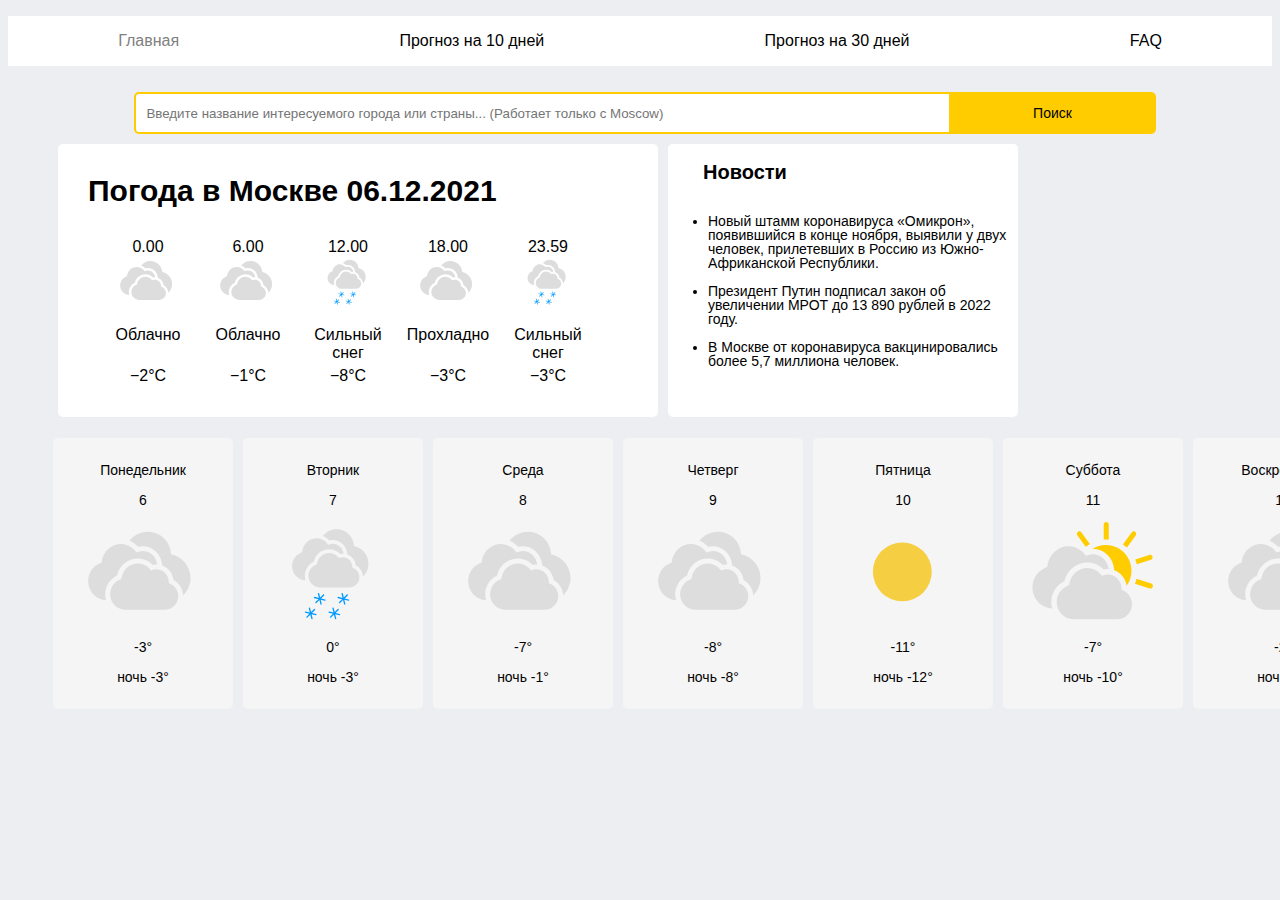
==== index.html @ c6ddd113 "Added icon" ====
<!DOCTYPE html>
<html lang="en">
<head>
    <meta charset="UTF-8">
    <title>Прогноз погоды Weather/RU</title>
    <link href="css/head.css" rel="stylesheet">
    <link href="css/weather.css" rel="stylesheet">
    <link href="css/news.css" rel="stylesheet">
    <link href="css/find_input.css" rel="stylesheet">
    <link href="css/weather_forecast.css" rel="stylesheet">
    <link rel="icon" href="img/icon.ico">
</head>
<body>
<div class="header">
    <ul>
        <li class="header_selected"><a href="index.html">Главная</a></li>
        <li><a href="forecast10days.html">Прогноз на 10 дней</a></li>
        <li><a href="forecast30days.html">Прогноз на 30 дней</a></li>
        <li><a href="faq.html">FAQ</a></li>
    </ul>
</div>

<div class="content">
    <div class="find_info">
        <div class="form">
            <form id = 'request_form' action="" method="get">
                <input id="searchField" placeholder="Введите название интересуемого города или страны... (Работает только с Moscow)" type="search">
                <button id="btn" type="submit">Поиск</button>
            </form>
        </div>
    </div>
    <section>
        <div class="weather weather_main">
        <div class = "weather weather_title">
            <p>Погода в Москве 06.12.2021</p>
        </div>
        <ul>
            <li>
                <div class="weather weather_card">
                    <div class="weather_card_title">
                        <span>0.00</span>
                    </div>
                    <div class="weather_card_img">
                        <img src="svg/cloudy.svg">
                    </div>
                    <div class="weather_card_content">
                        <div class="weather_card_state">
                            <p>Облачно</p>
                        </div>
                        <div class="weather_card_temperature">
                            <p>−2°С</p>
                        </div>
                    </div>
                </div>
            </li>
            <li>
                <div class="weather weather_card">
                    <div class="weather_card_title">
                        <span>6.00</span>
                    </div>
                    <div class="weather_card_img">
                        <img src="svg/cloudy.svg">
                    </div>
                    <div class="weather_card_content">
                        <div class="weather_card_state">
                            <p>Облачно</p>
                        </div>
                        <div class="weather_card_temperature">
                            <p>−1°С</p>
                        </div>
                    </div>
                </div>
            </li>
            <li>
                <div class="weather weather_card">
                    <div class="weather_card_title">
                        <span>12.00</span>
                    </div>
                    <div class="weather_card_img">
                        <img src="svg/snowy.svg">
                    </div>
                    <div class="weather_card_content">
                        <div class="weather_card_state">
                            <p>Сильный снег</p>
                        </div>
                        <div class="weather_card_temperature">
                            <p>−8°С</p>
                        </div>
                    </div>
                </div>
            </li>
            <li>
                <div class="weather weather_card">
                    <div class="weather_card_title">
                        <span>18.00</span>
                    </div>
                    <div class="weather_card_img">
                        <img src="svg/cloudy.svg">
                    </div>
                    <div class="weather_card_content">
                        <div class="weather_card_state">
                            <p>Прохладно</p>
                        </div>
                        <div class="weather_card_temperature">
                            <p>−3°С</p>
                        </div>
                    </div>
                </div>
            </li>
            <li>
                <div class="weather weather_card">
                    <div class="weather_card_title">
                        <span>23.59</span>
                    </div>
                    <div class="weather_card_img">
                        <img src="svg/snowy.svg">
                    </div>
                    <div class="weather_card_content">
                        <div class="weather_card_state">
                            <p>Сильный снег</p>
                        </div>
                        <div class="weather_card_temperature">
                            <p>−3°С</p>
                        </div>
                    </div>
                </div>
            </li>
        </ul>
    </div>
    <div class="news">
        <div class="news_header news">
            <p>Новости</p>
        </div>
        <div class="news_content news">
            <ul>
                <li><p>Новый штамм коронавируса «Омикрон», появившийся в конце ноября, выявили у двух человек, прилетевших в Россию из Южно-Африканской Республики.</p></li>
                <li><p>Президент Путин подписал закон об увеличении МРОТ до 13 890 рублей в 2022 году.</p></li>
                <li><p>В Москве от коронавируса вакцинировались более 5,7 миллиона человек.</p></li>
            </ul>
        </div>
    </div>
    </section>
    <div class="weather_forecast">
        <ul>
            <li>
                <div class="weather_forecast_card">
                    <div class="weather_forecast_card_day_of_week">
                        <p>Понедельник</p>
                    </div>
                    <div class="weather_forecast_card_day">
                        <p>6</p>
                    </div>
                    <div class="weather_forecast_card_image">
                        <img src="svg/cloudy.svg">
                    </div>
                    <div class="weather_forecast_card_temperature">
                        <p>-3°</p>
                    </div>
                    <div class="weather_forecast_card_night">
                        <p>ночь -3°</p>
                    </div>
                </div>
            </li>
            <li>
                <div class="weather_forecast_card">
                    <div class="weather_forecast_card_day_of_week">
                        <p>Вторник</p>
                    </div>
                    <div class="weather_forecast_card_day">
                        <p>7</p>
                    </div>
                    <div class="weather_forecast_card_image">
                        <img src="svg/snowy.svg">
                    </div>
                    <div class="weather_forecast_card_temperature">
                        <p>0°</p>
                    </div>
                    <div class="weather_forecast_card_night">
                        <p>ночь -3°</p>
                    </div>
                </div>
            </li>
            <li>
                <div class="weather_forecast_card">
                    <div class="weather_forecast_card_day_of_week">
                        <p>Среда</p>
                    </div>
                    <div class="weather_forecast_card_day">
                        <p>8</p>
                    </div>
                    <div class="weather_forecast_card_image">
                        <img src="svg/cloudy.svg">
                    </div>
                    <div class="weather_forecast_card_temperature">
                        <p>-7°</p>
                    </div>
                    <div class="weather_forecast_card_night">
                        <p>ночь -1°</p>
                    </div>
                </div>
            </li>
            <li>
                <div class="weather_forecast_card">
                    <div class="weather_forecast_card_day_of_week">
                        <p>Четверг</p>
                    </div>
                    <div class="weather_forecast_card_day">
                        <p>9</p>
                    </div>
                    <div class="weather_forecast_card_image">
                        <img src="svg/cloudy.svg">
                    </div>
                    <div class="weather_forecast_card_temperature">
                        <p>-8°</p>
                    </div>
                    <div class="weather_forecast_card_night">
                        <p>ночь -8°</p>
                    </div>
                </div>
            </li>
            <li>
                <div class="weather_forecast_card">
                    <div class="weather_forecast_card_day_of_week">
                        <p>Пятница</p>
                    </div>
                    <div class="weather_forecast_card_day">
                        <p>10</p>
                    </div>
                    <div class="weather_forecast_card_image">
                        <img src="svg/sunny.svg">
                    </div>
                    <div class="weather_forecast_card_temperature">
                        <p>-11°</p>
                    </div>
                    <div class="weather_forecast_card_night">
                        <p>ночь -12°</p>
                    </div>
                </div>
            </li>
            <li>
                <div class="weather_forecast_card">
                    <div class="weather_forecast_card_day_of_week">
                        <p>Суббота</p>
                    </div>
                    <div class="weather_forecast_card_day">
                        <p>11</p>
                    </div>
                    <div class="weather_forecast_card_image">
                        <img src="svg/low_clouds.svg">
                    </div>
                    <div class="weather_forecast_card_temperature">
                        <p>-7°</p>
                    </div>
                    <div class="weather_forecast_card_night">
                        <p>ночь -10°</p>
                    </div>
                </div>
            </li>
            <li>
                <div class="weather_forecast_card">
                    <div class="weather_forecast_card_day_of_week">
                        <p>Воскресенье</p>
                    </div>
                    <div class="weather_forecast_card_day">
                        <p>12</p>
                    </div>
                    <div class="weather_forecast_card_image">
                        <img src="svg/cloudy.svg">
                    </div>
                    <div class="weather_forecast_card_temperature">
                        <p>-2°</p>
                    </div>
                    <div class="weather_forecast_card_night">
                        <p>ночь -4°</p>
                    </div>
                </div>
            </li>
        </ul>
    </div>
</div>


<script src="js/main.js" type="text/javascript"></script>
</body>
</html>
---- css/head.css ----
body{
    background-color: #eceef2;
}

.header ul {
    list-style: none; /*убираем маркеры списка*/
    padding-left: 0; /*убираем отступы*/
    background:blue; /*добавляем фон всему меню (заменив этот параметр, вы поменяете цвет всего меню)*/
    display: flex;
}
.header a {
    text-decoration: none; /*убираем подчеркивание текста ссылок*/
    background:white; /*добавляем фон к пункту меню (заменив этот параметр, вы поменяете цвет всех пунктов меню)*/
    color:black; /*меняем цвет ссылок*/
    font-family: arial; /*меняем шрифт*/
    line-height:50px; /*ровняем меню по вертикали*/
    display: block;
    -moz-transition: all 0.3s 0.01s ease; /*делаем плавный переход*/
    -moz-transition: all 0.3s 0.01s ease; /*делаем плавный переход*/
    -o-transition: all 0.3s 0.01s ease;
    -webkit-transition: all 0.3s 0.01s ease;
}
.header a:hover {
    color: red/*добавляем эффект при наведении*/
}
.header li {
    float:left; /*Размещаем список горизонтально для реализации меню*/
    list-style-type: none;
    flex-basis: auto;
    flex-grow: 1;
    background: #000;
    text-align: center;
}
section{
    display: -webkit-flex;
    display: flex;
}
---- css/weather.css ----
.weather_main {
    float: left;
    width: 600px;
    border-radius: 5px;
    background-color: white;
    margin-right: 10px;
    margin-left: 50px;
    font-family: Arial;
}
.weather_title p{
    padding-left: 5%;
    font-weight: bold;
    font-size: 30px;
}
.weather_card{
    text-align: center;
    width: 100px;
}
.weather_card_state{
    height: 25px;
}
.weather ul{
    float: inside;
    list-style: none; /*убираем маркеры списка*/
    padding-left: 0; /*убираем отступы*/
    display: flex;
    padding-left: 40px;
}
.weather_card img{
    height: 50px;
}
---- css/news.css ----
.news {
    float: left;
    color: black;
    font-family: Arial;
    width: 350px;
    background-color: white;
    line-height: 100%;
    border-radius: 5px;
    margin-right: 10px;
}
.news_header p{
    margin-left: 10%;
    font-size: 20px;
    font-weight: bold;
}
.news_content {
    font-size: 14px;
}
---- css/find_input.css ----
.find_info form{
    position: relative;
    width: 80%;
    padding: 10px;
    margin: 0 auto;
}
.find_info input{
    width: 100%;
    height: 42px;
    padding: 10px;
    border: 2px solid #ffcc00;
    border-radius: 5px;
    outline: none;
    background: white;
    color: black;
}

.find_info button {
    position: absolute;
    font-family: Arial;
    font-size: 14px;
    top: 10px;
    right: 0px;
    width: 20%;
    height: 42px;
    border: none;
    background: #ffcc00;
    border-radius: 0 5px 5px 0;
    cursor: pointer;
    color: black;
}
---- css/weather_forecast.css ----
.weather_forecast ul{
    float: inside;
    list-style: none; /*убираем маркеры списка*/
    padding-left: 0; /*убираем отступы*/
    display: flex;
    padding-left: 40px;
}
.weather_forecast_card{
    font-family: Arial;
    font-size: 14px;
    margin: 5px;
    width: 180px;
    text-align: center;
    background-color: whitesmoke;
    border-radius: 5px;
    padding-top: 10px;
    padding-bottom: 10px;
}
.weather_forecast_card img{
    height: 100px;
}
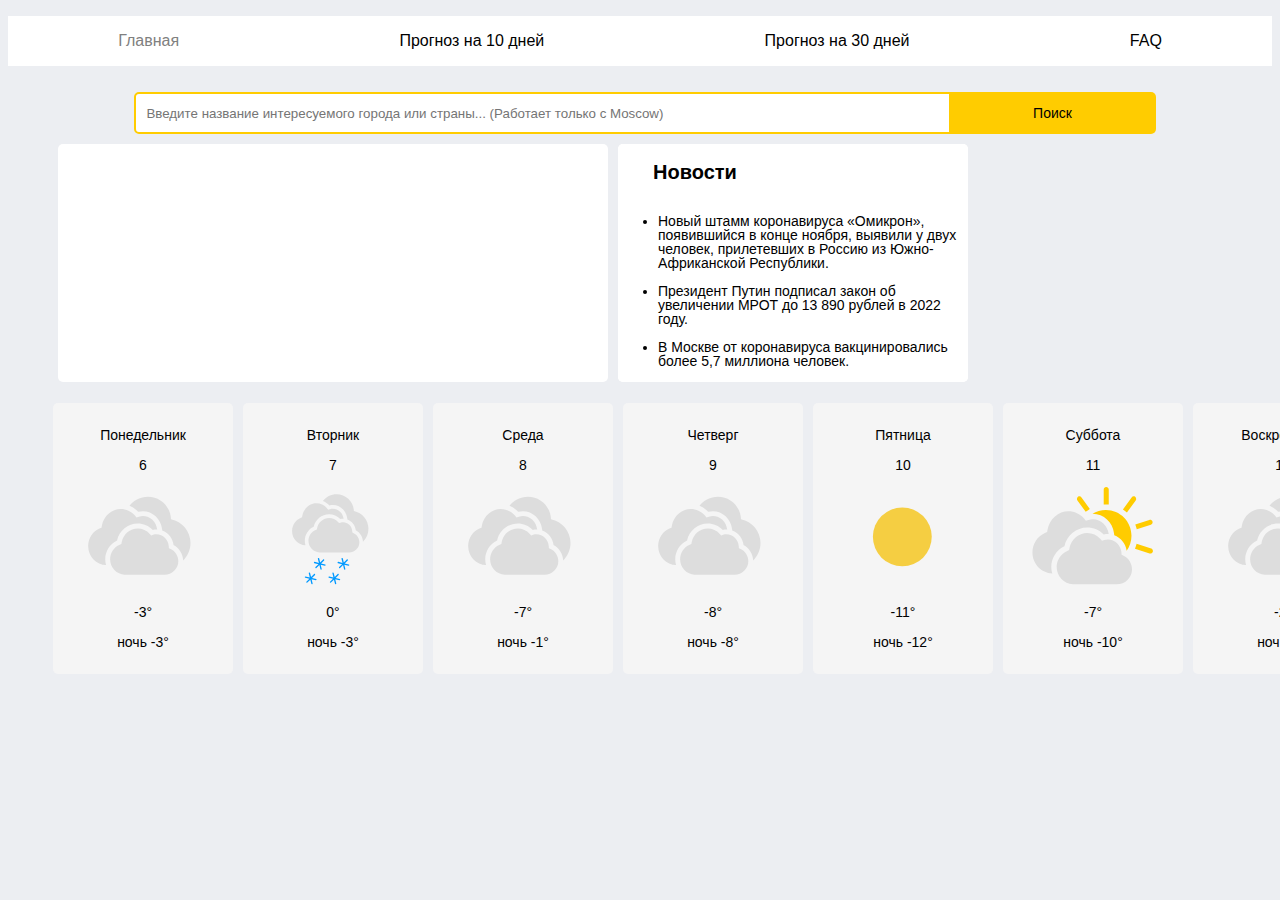
==== commit 544a91ad: "Restruct & Is a dinamic app" ====
--- a/index.html
+++ b/index.html
@@ -31,102 +31,9 @@
     </div>
     <section>
         <div class="weather weather_main">
-        <div class = "weather weather_title">
-            <p>Погода в Москве 06.12.2021</p>
+            <div class = "weather weather_title"></div>
+            <div class = "weather weather_img"></div>
         </div>
-        <ul>
-            <li>
-                <div class="weather weather_card">
-                    <div class="weather_card_title">
-                        <span>0.00</span>
-                    </div>
-                    <div class="weather_card_img">
-                        <img src="svg/cloudy.svg">
-                    </div>
-                    <div class="weather_card_content">
-                        <div class="weather_card_state">
-                            <p>Облачно</p>
-                        </div>
-                        <div class="weather_card_temperature">
-                            <p>−2°С</p>
-                        </div>
-                    </div>
-                </div>
-            </li>
-            <li>
-                <div class="weather weather_card">
-                    <div class="weather_card_title">
-                        <span>6.00</span>
-                    </div>
-                    <div class="weather_card_img">
-                        <img src="svg/cloudy.svg">
-                    </div>
-                    <div class="weather_card_content">
-                        <div class="weather_card_state">
-                            <p>Облачно</p>
-                        </div>
-                        <div class="weather_card_temperature">
-                            <p>−1°С</p>
-                        </div>
-                    </div>
-                </div>
-            </li>
-            <li>
-                <div class="weather weather_card">
-                    <div class="weather_card_title">
-                        <span>12.00</span>
-                    </div>
-                    <div class="weather_card_img">
-                        <img src="svg/snowy.svg">
-                    </div>
-                    <div class="weather_card_content">
-                        <div class="weather_card_state">
-                            <p>Сильный снег</p>
-                        </div>
-                        <div class="weather_card_temperature">
-                            <p>−8°С</p>
-                        </div>
-                    </div>
-                </div>
-            </li>
-            <li>
-                <div class="weather weather_card">
-                    <div class="weather_card_title">
-                        <span>18.00</span>
-                    </div>
-                    <div class="weather_card_img">
-                        <img src="svg/cloudy.svg">
-                    </div>
-                    <div class="weather_card_content">
-                        <div class="weather_card_state">
-                            <p>Прохладно</p>
-                        </div>
-                        <div class="weather_card_temperature">
-                            <p>−3°С</p>
-                        </div>
-                    </div>
-                </div>
-            </li>
-            <li>
-                <div class="weather weather_card">
-                    <div class="weather_card_title">
-                        <span>23.59</span>
-                    </div>
-                    <div class="weather_card_img">
-                        <img src="svg/snowy.svg">
-                    </div>
-                    <div class="weather_card_content">
-                        <div class="weather_card_state">
-                            <p>Сильный снег</p>
-                        </div>
-                        <div class="weather_card_temperature">
-                            <p>−3°С</p>
-                        </div>
-                    </div>
-                </div>
-            </li>
-        </ul>
-    </div>
     <div class="news">
         <div class="news_header news">
             <p>Новости</p>
@@ -281,5 +188,6 @@
 
 
 <script src="js/main.js" type="text/javascript"></script>
+<script src="js/weather_api_integration.js" type="text/javascript"></script>
 </body>
 </html>--- a/css/weather.css
+++ b/css/weather.css
@@ -1,20 +1,21 @@
 .weather_main {
     float: left;
-    width: 600px;
+    width: 550px;
     border-radius: 5px;
     background-color: white;
     margin-right: 10px;
     margin-left: 50px;
     font-family: Arial;
 }
-.weather_title p{
+.weather_title {
+    padding-top: 10px;
     padding-left: 5%;
     font-weight: bold;
     font-size: 30px;
 }
 .weather_card{
     text-align: center;
-    width: 100px;
+    width: 5%
 }
 .weather_card_state{
     height: 25px;
@@ -26,6 +27,61 @@
     display: flex;
     padding-left: 40px;
 }
-.weather_card img{
+.weather_img {
+    float: left;
+}
+.weather_img img{
+    padding-top: 20px;
+    padding-left: 40px;
+    height: 100px;
+}
+.weather .details_description{
+    text-align: center;
+    font-family: Arial;
+}
+.weather .description{
+    font-size: 20px;
+    font-weight: lighter;
+    margin-right: 5%;
+    float: right;
+    height: 20px;
+}
+.weather .temperature{
+    font-size: 50px;
+    float: left;
+    padding-top: 8%;
+    padding-left: 7%;
+}
+.weather .temperature_details{
+    display: grid;
+    width: 20%;
     height: 50px;
-}+    padding-top: 8%;
+    margin-left: 12%;
+}
+.weather .max_temperature{
+    font-size: 20px;
+    float: left;
+    text-align: right;
+    margin-left: 5%;
+}
+.weather .min_temperature{
+    font-size: 20px;
+    float: left;
+    text-align: right;
+    margin-left: 5%;
+}
+.weather .wind{
+    font-size: 20px;
+    float: left;
+    margin-left: 2%;
+    margin-top: 2%;
+    padding-right: 52%;
+}
+.weather .coord{
+    font-size: 20px;
+    float: right;
+    margin-right: 5%;
+}
+
+
--- a/css/weather_forecast.css
+++ b/css/weather_forecast.css
@@ -6,6 +6,7 @@
     padding-left: 40px;
 }
 .weather_forecast_card{
+    cursor: pointer;
     font-family: Arial;
     font-size: 14px;
     margin: 5px;
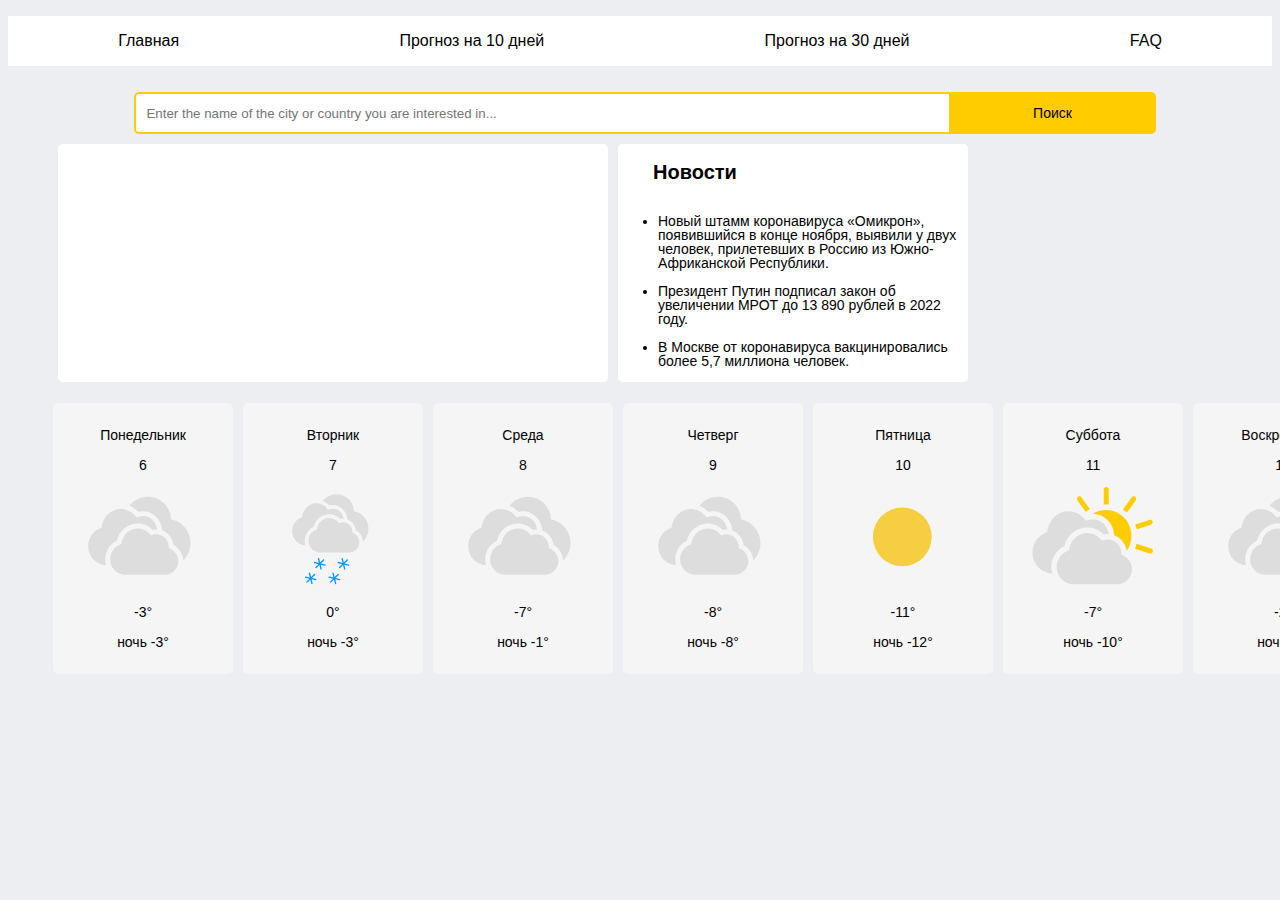
==== commit b333454b: "Added dynamic using input find string" ====
--- a/index.html
+++ b/index.html
@@ -11,6 +11,7 @@
     <link rel="icon" href="img/icon.ico">
 </head>
 <body>
+
 <div class="header">
     <ul>
         <li class="header_selected"><a href="index.html">Главная</a></li>
@@ -23,17 +24,16 @@
 <div class="content">
     <div class="find_info">
         <div class="form">
-            <form id = 'request_form' action="" method="get">
-                <input id="searchField" placeholder="Введите название интересуемого города или страны... (Работает только с Moscow)" type="search">
+            <form id = 'request_form' onsubmit="return false">
+                <input id="searchField" placeholder="Enter the name of the city or country you are interested in..." type="search">
                 <button id="btn" type="submit">Поиск</button>
             </form>
         </div>
     </div>
     <section>
-        <div class="weather weather_main">
-            <div class = "weather weather_title"></div>
-            <div class = "weather weather_img"></div>
-        </div>
+    <div class="weather weather_main">
+
+    </div>
     <div class="news">
         <div class="news_header news">
             <p>Новости</p>
@@ -185,9 +185,8 @@
         </ul>
     </div>
 </div>
+<script src="js/weather_api_integration.js" type="text/javascript"></script>
+<script src="js/main.js" type="text/javascript"></script>
 
-
-<script src="js/main.js" type="text/javascript"></script>
-<script src="js/weather_api_integration.js" type="text/javascript"></script>
 </body>
 </html>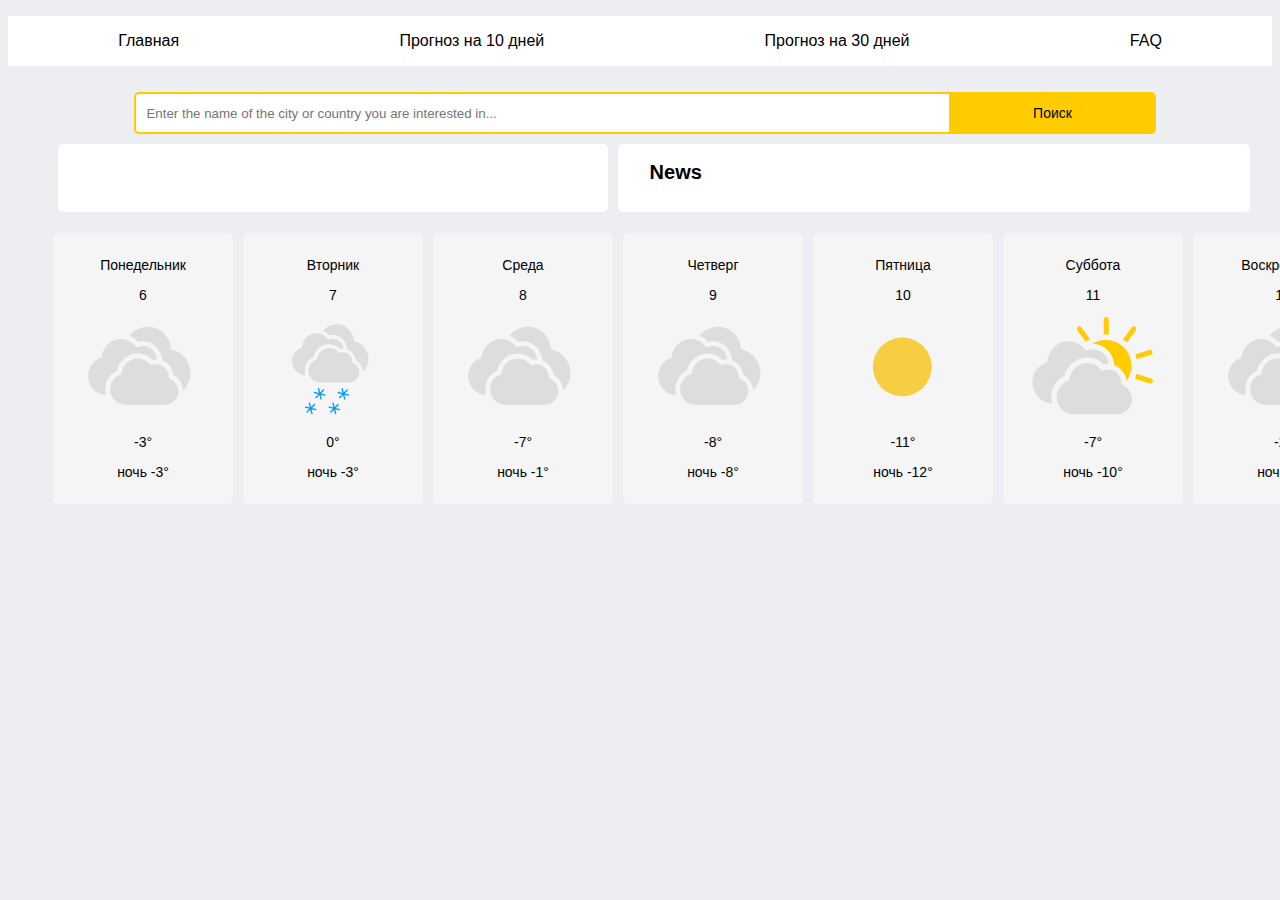
==== commit 0cabc9b0: "Added dynamic news" ====
--- a/index.html
+++ b/index.html
@@ -36,13 +36,10 @@
     </div>
     <div class="news">
         <div class="news_header news">
-            <p>Новости</p>
+            <p>News</p>
         </div>
-        <div class="news_content news">
-            <ul>
-                <li><p>Новый штамм коронавируса «Омикрон», появившийся в конце ноября, выявили у двух человек, прилетевших в Россию из Южно-Африканской Республики.</p></li>
-                <li><p>Президент Путин подписал закон об увеличении МРОТ до 13 890 рублей в 2022 году.</p></li>
-                <li><p>В Москве от коронавируса вакцинировались более 5,7 миллиона человек.</p></li>
+        <div class="news">
+            <ul class="news_content">
             </ul>
         </div>
     </div>
@@ -185,6 +182,7 @@
         </ul>
     </div>
 </div>
+<script src="js/news_integration.js" type="text/javascript"></script>
 <script src="js/weather_api_integration.js" type="text/javascript"></script>
 <script src="js/main.js" type="text/javascript"></script>
 
--- a/css/news.css
+++ b/css/news.css
@@ -2,17 +2,41 @@
     float: left;
     color: black;
     font-family: Arial;
-    width: 350px;
+    width: 50%;
     background-color: white;
     line-height: 100%;
     border-radius: 5px;
     margin-right: 10px;
 }
+.news ul{
+    list-style: none; /*убираем маркеры списка*/
+    font-size: 12px;
+    font-family: Arial;
+
+}
 .news_header p{
-    margin-left: 10%;
+    padding-left: 10%;
     font-size: 20px;
     font-weight: bold;
 }
 .news_content {
     font-size: 14px;
+}
+.news_item{
+    float: right;
+    width: 100%;
+}
+
+.news_item a{
+    text-decoration: none;
+    color:black; /*меняем цвет ссылок*/
+
+}
+.news_item hr{
+    height: 0px;
+    width: 5px;
+}
+.news_item a:hover{
+    color: red;
+    cursor: pointer;
 }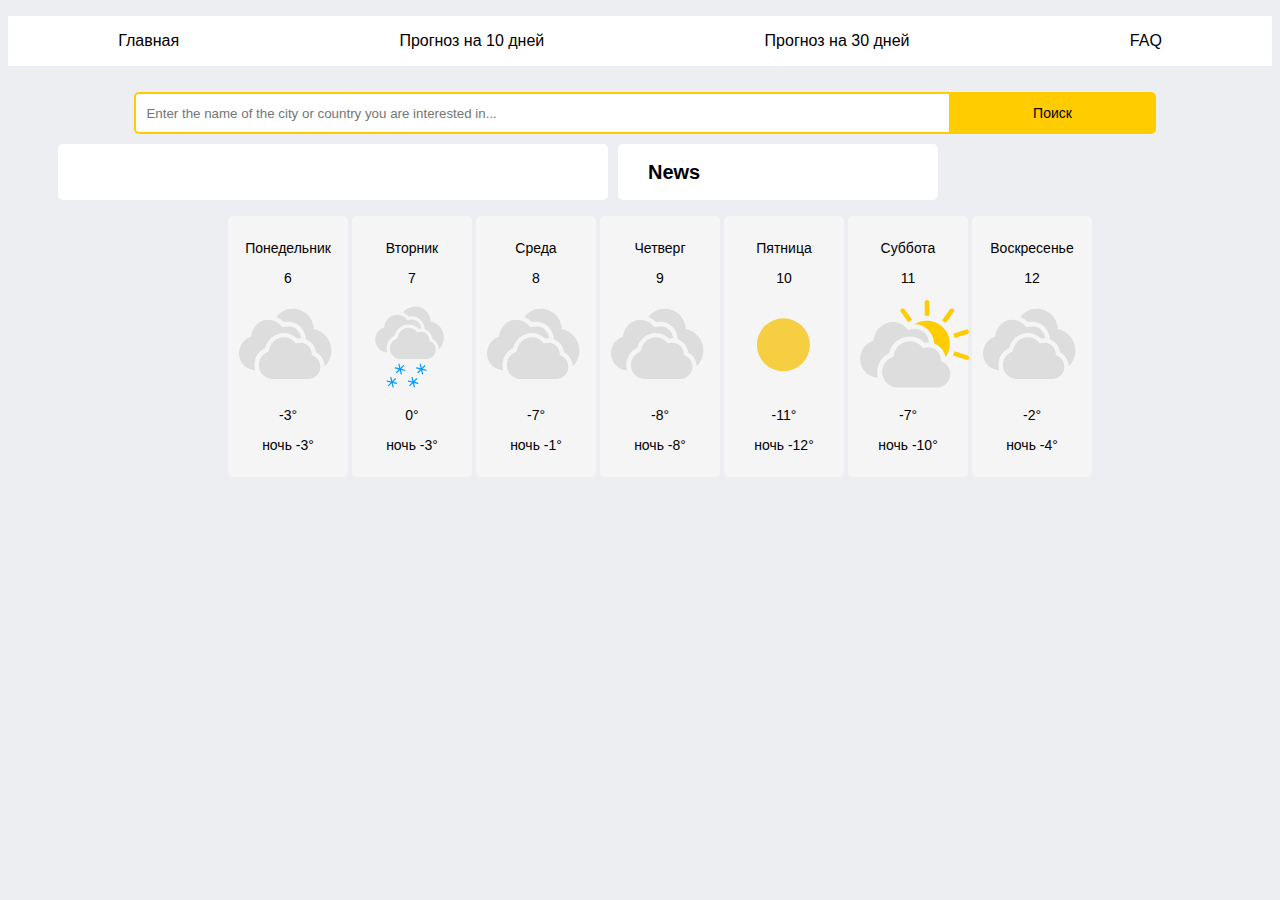
==== commit 3d77e077: "Added media" ====
--- a/index.html
+++ b/index.html
@@ -35,10 +35,10 @@
 
     </div>
     <div class="news">
-        <div class="news_header news">
+        <div class="news_header">
             <p>News</p>
         </div>
-        <div class="news">
+        <div class="news_data">
             <ul class="news_content">
             </ul>
         </div>
--- a/css/news.css
+++ b/css/news.css
@@ -1,26 +1,19 @@
-.news {
-    float: left;
-    color: black;
-    font-family: Arial;
-    width: 50%;
+.news{
     background-color: white;
     line-height: 100%;
     border-radius: 5px;
-    margin-right: 10px;
+    padding-right: 10px;
+    margin-right: auto;
 }
 .news ul{
     list-style: none; /*убираем маркеры списка*/
     font-size: 12px;
     font-family: Arial;
-
 }
 .news_header p{
     padding-left: 10%;
     font-size: 20px;
     font-weight: bold;
-}
-.news_content {
-    font-size: 14px;
 }
 .news_item{
     float: right;
@@ -32,11 +25,66 @@
     color:black; /*меняем цвет ссылок*/
 
 }
-.news_item hr{
-    height: 0px;
-    width: 5px;
+hr{
+    background-color: black;
 }
 .news_item a:hover{
     color: red;
     cursor: pointer;
+}
+@media (min-width: 1450px) {
+    .news {
+        float: left;
+        color: black;
+        font-family: Arial;
+        width: 300px;
+        background-color: white;
+        line-height: 100%;
+        border-radius: 5px;
+        padding-right: 20px;
+    }
+    .news ul{
+        list-style: none; /*убираем маркеры списка*/
+        font-size: 10px;
+        font-family: Arial;
+    }
+}
+@media (min-width: 1000px) {
+    .news {
+        display: inline-block;
+        color: black;
+        font-family: Arial;
+        width: 300px;
+        background-color: white;
+        line-height: 100%;
+        border-radius: 5px;
+        padding-right: 20px;
+    }
+    .news ul{
+        list-style: none; /*убираем маркеры списка*/
+        font-size: 10px;
+        font-family: Arial;
+    }
+}
+@media (min-width: 650px) and (max-width: 1000px) {
+    .news {
+        float: left;
+        color: black;
+        font-family: Arial;
+        width: 300px;
+        background-color: white;
+        line-height: 100%;
+        border-radius: 5px;
+        padding-right: 10px;
+    }
+    .news ul{
+        list-style: none; /*убираем маркеры списка*/
+        font-size: 10px;
+        font-family: Arial;
+    }
+}
+@media (max-width: 650px) {
+    .news {
+        display: none;
+    }
 }--- a/css/weather_forecast.css
+++ b/css/weather_forecast.css
@@ -2,21 +2,68 @@
     float: inside;
     list-style: none; /*убираем маркеры списка*/
     padding-left: 0; /*убираем отступы*/
-    display: flex;
+    text-align: center;
     padding-left: 40px;
+}
+.weather_forecast li{
+    display: inline-flex;
 }
 .weather_forecast_card{
     cursor: pointer;
     font-family: Arial;
     font-size: 14px;
-    margin: 5px;
     width: 180px;
     text-align: center;
     background-color: whitesmoke;
     border-radius: 5px;
     padding-top: 10px;
     padding-bottom: 10px;
+
 }
 .weather_forecast_card img{
     height: 100px;
+}
+
+@media (min-width: 1000px) and (max-width: 1450px) {
+    .weather_forecast_card{
+        cursor: pointer;
+        font-family: Arial;
+        font-size: 14px;
+        width: 120px;
+        text-align: center;
+
+        background-color: whitesmoke;
+        border-radius: 5px;
+        padding-top: 10px;
+        padding-bottom: 10px;
+    }
+    .weather_forecast_card img{
+        height: 90px;
+    }
+}
+@media (min-width: 700px) and (max-width: 1000px) {
+    .weather_forecast_card{
+        cursor: pointer;
+        font-family: Arial;
+        font-size: 14px;
+        width: 90px;
+        text-align: center;
+        margin: 2%;
+        background-color: whitesmoke;
+        border-radius: 5px;
+        padding-top: 10px;
+        padding-bottom: 10px;
+    }
+    .weather_forecast_card img{
+        height: 60px;
+    }
+}
+@media (min-width: 450px) and (max-width: 700px) {
+    .weather_forecast_card{
+        width: 70px;
+        font-size: 5px;
+    }
+    .weather_forecast_card img{
+        height: 30px;
+    }
 }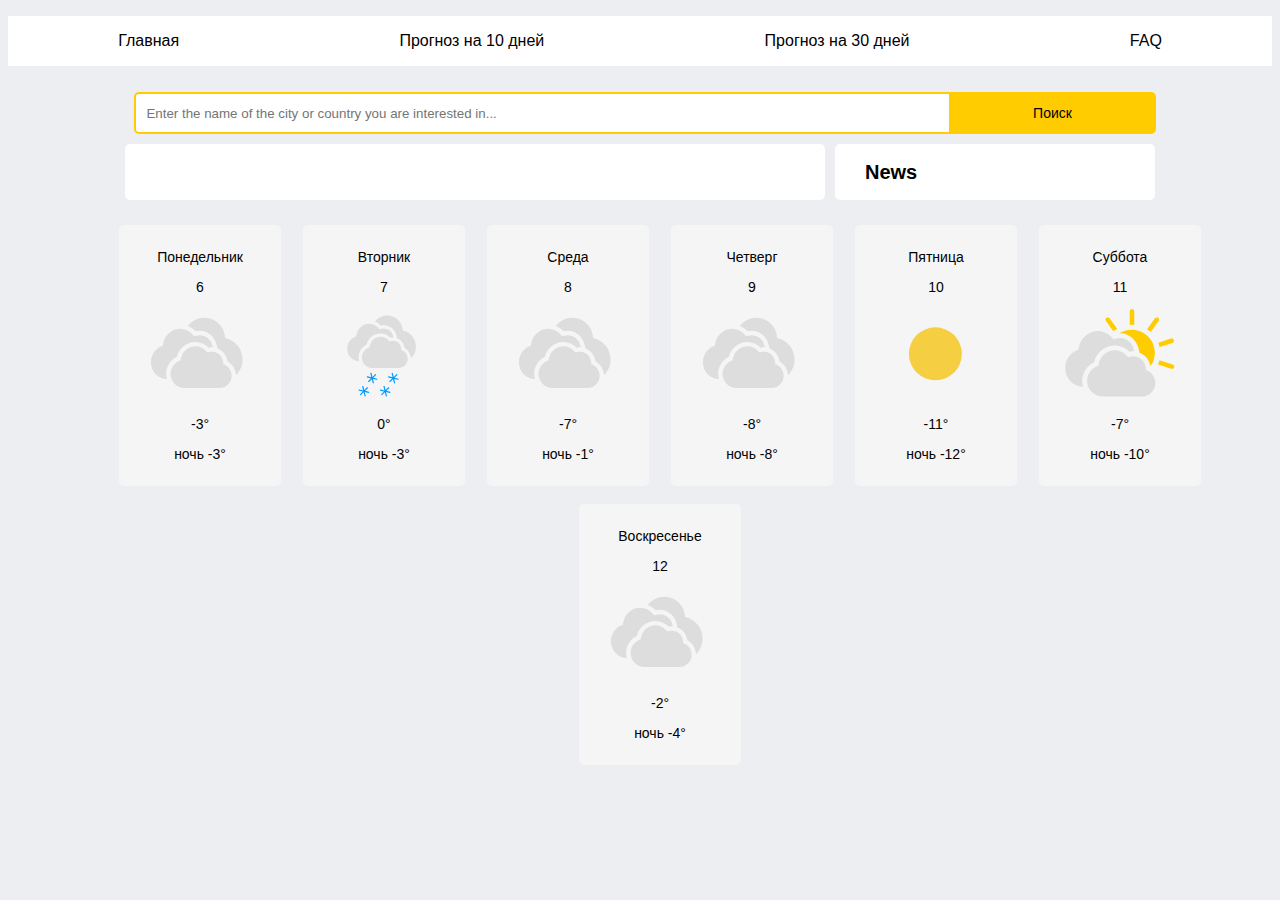
==== commit edd4e9a2: "Refactoring" ====
--- a/index.html
+++ b/index.html
@@ -2,6 +2,9 @@
 <html lang="en">
 <head>
     <meta charset="UTF-8">
+    <meta http-equiv="cache-control" content="no-cache, no-store, must-revalidate" />
+    <meta http-equiv="pragma" content="no-cache" />
+    <meta http-equiv="expires" content="0" />
     <title>Прогноз погоды Weather/RU</title>
     <link href="css/head.css" rel="stylesheet">
     <link href="css/weather.css" rel="stylesheet">
--- a/css/weather.css
+++ b/css/weather.css
@@ -4,8 +4,9 @@
     border-radius: 5px;
     background-color: white;
     margin-right: 10px;
-    margin-left: 50px;
+    margin-left: auto;
     font-family: Arial;
+    float: right;
 }
 .weather_title {
     padding-top: 10px;
@@ -13,6 +14,11 @@
     font-weight: bold;
     font-size: 30px;
 }
+
+.weather_title a{
+    text-decoration: none;
+}
+
 .weather_card{
     text-align: center;
     width: 5%
@@ -84,4 +90,107 @@
     margin-right: 5%;
 }
 
+@media (min-device-width: 1450px) {
+    .weather_main {
+        width: 1000px;
 
+    }
+}
+@media (min-device-width: 1000px) and (max-device-width: 1450px) {
+    .weather_main {
+        width: 700px;
+    }
+}
+@media (min-device-width: 650px) and (max-device-width: 1000px) {
+    .weather_main {
+        width: 800px;
+    }
+    .weather .wind{
+        font-size: 50px;
+    }
+    .weather_img img{
+        height: 250px;
+    }
+    .weather .description{
+        font-size: 30px;
+    }
+    .weather_title {
+        font-size: 50px;
+    }
+    .weather .temperature{
+        font-size: 80px;
+    }
+    .weather .max_temperature{
+        font-size: 30px;
+    }
+    .weather .min_temperature{
+        font-size: 30px;
+    }
+    .weather .coord{
+        font-size: 50px;
+    }
+}
+@media (min-device-width: 450px) and (max-device-width: 650px) {
+    .weather {
+        width: 90%;
+        margin: 0 auto;
+        border-radius: 2%;
+    }
+    .weather .wind{
+        font-size: 100px;
+    }
+    .weather_img img{
+        height: 200px;
+    }
+    .weather .description{
+        font-size: 50px;
+    }
+    .weather_title {
+        padding-top: 10px;
+    }
+    .weather .temperature{
+        font-size: 100px;
+    }
+    .weather .max_temperature{
+        font-size: 50px;
+    }
+    .weather .min_temperature{
+        font-size: 50px;
+    }
+    .weather .coord{
+        font-size: 40px;
+    }
+}
+@media (min-device-width: 300px) and (max-device-width: 600px) {
+    .weather {
+        width: 90%;
+        margin: 0 auto;
+        border-radius: 2%;
+    }
+    .weather .wind{
+        font-size: 50px;
+    }
+    .weather_img img{
+        height: 150px;
+    }
+    .weather .description{
+        font-size: 40px;
+        display: flex;
+    }
+    .weather_title {
+        padding-top: 30px;
+        font-size: 50px;
+    }
+    .weather .temperature{
+        font-size: 90px;
+    }
+    .weather .max_temperature{
+        font-size: 30px;
+    }
+    .weather .min_temperature{
+        font-size: 30px;
+    }
+    .weather .coord{
+        font-size: 30px;
+    }
+}
--- a/css/news.css
+++ b/css/news.css
@@ -32,7 +32,7 @@
     color: red;
     cursor: pointer;
 }
-@media (min-width: 1450px) {
+@media (min-device-width: 1450px) {
     .news {
         float: left;
         color: black;
@@ -49,7 +49,7 @@
         font-family: Arial;
     }
 }
-@media (min-width: 1000px) {
+@media (min-device-width: 1000px) and (max-device-width: 1450px){
     .news {
         display: inline-block;
         color: black;
@@ -66,24 +66,24 @@
         font-family: Arial;
     }
 }
-@media (min-width: 650px) and (max-width: 1000px) {
+@media (min-device-width: 650px) and (max-device-width: 1000px) {
     .news {
         float: left;
         color: black;
         font-family: Arial;
-        width: 300px;
+        width: 400px;
         background-color: white;
-        line-height: 100%;
+        line-height: 150%;
         border-radius: 5px;
         padding-right: 10px;
     }
     .news ul{
         list-style: none; /*убираем маркеры списка*/
-        font-size: 10px;
+        font-size: 25px;
         font-family: Arial;
     }
 }
-@media (max-width: 650px) {
+@media (max-device-width: 650px) {
     .news {
         display: none;
     }
--- a/css/weather_forecast.css
+++ b/css/weather_forecast.css
@@ -15,55 +15,61 @@
     width: 180px;
     text-align: center;
     background-color: whitesmoke;
-    border-radius: 5px;
+    border-radius: 2%;
     padding-top: 10px;
     padding-bottom: 10px;
+    margin: 5%;
 
 }
 .weather_forecast_card img{
     height: 100px;
 }
 
-@media (min-width: 1000px) and (max-width: 1450px) {
+@media (min-device-width: 1000px) and (max-device-width: 1450px) {
     .weather_forecast_card{
         cursor: pointer;
         font-family: Arial;
         font-size: 14px;
-        width: 120px;
+        width: 180px;
         text-align: center;
-
         background-color: whitesmoke;
         border-radius: 5px;
         padding-top: 10px;
         padding-bottom: 10px;
+        margin: 5%;
     }
     .weather_forecast_card img{
         height: 90px;
     }
 }
-@media (min-width: 700px) and (max-width: 1000px) {
+@media (min-device-width: 700px) and (max-device-width: 1000px) {
     .weather_forecast_card{
         cursor: pointer;
         font-family: Arial;
-        font-size: 14px;
-        width: 90px;
+        font-size: 44px;
+        width: 300px;
         text-align: center;
         margin: 2%;
         background-color: whitesmoke;
-        border-radius: 5px;
         padding-top: 10px;
         padding-bottom: 10px;
     }
     .weather_forecast_card img{
-        height: 60px;
+        height: 150px;
     }
 }
-@media (min-width: 450px) and (max-width: 700px) {
+
+@media (min-device-width: 300px) and (max-device-width: 700px) {
     .weather_forecast_card{
-        width: 70px;
-        font-size: 5px;
+        width: 450px;
+        font-size: 50px;
+        margin: auto;
+        border-radius: 5%;
+        margin: 4%;
+        padding-top: 10px;
+        padding-bottom: 10px;
     }
     .weather_forecast_card img{
-        height: 30px;
+        height: 200px;
     }
 }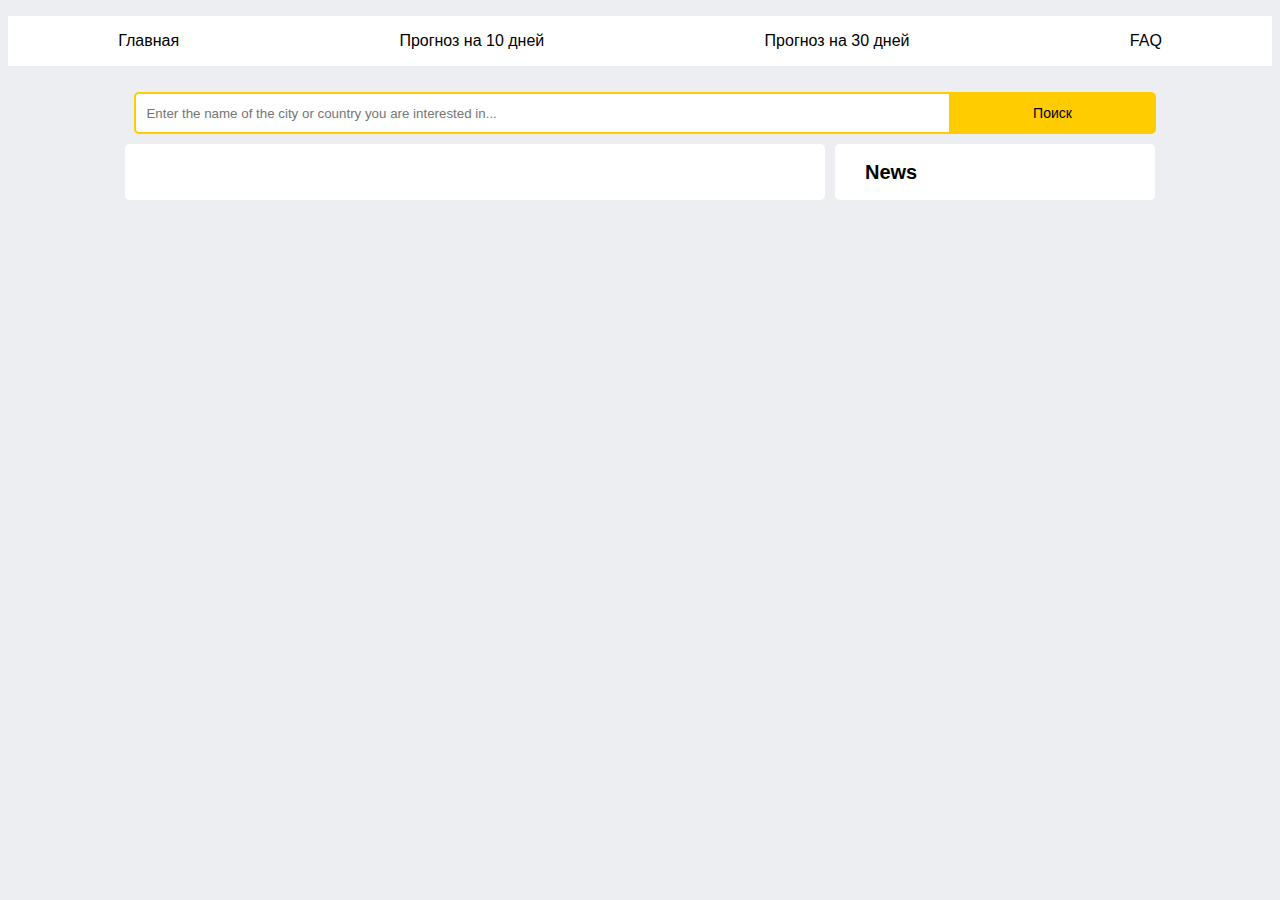
==== commit ab61b4df: "Dynamic forecast data for one week" ====
--- a/index.html
+++ b/index.html
@@ -49,139 +49,7 @@
     </section>
     <div class="weather_forecast">
         <ul>
-            <li>
-                <div class="weather_forecast_card">
-                    <div class="weather_forecast_card_day_of_week">
-                        <p>Понедельник</p>
-                    </div>
-                    <div class="weather_forecast_card_day">
-                        <p>6</p>
-                    </div>
-                    <div class="weather_forecast_card_image">
-                        <img src="svg/cloudy.svg">
-                    </div>
-                    <div class="weather_forecast_card_temperature">
-                        <p>-3°</p>
-                    </div>
-                    <div class="weather_forecast_card_night">
-                        <p>ночь -3°</p>
-                    </div>
-                </div>
-            </li>
-            <li>
-                <div class="weather_forecast_card">
-                    <div class="weather_forecast_card_day_of_week">
-                        <p>Вторник</p>
-                    </div>
-                    <div class="weather_forecast_card_day">
-                        <p>7</p>
-                    </div>
-                    <div class="weather_forecast_card_image">
-                        <img src="svg/snowy.svg">
-                    </div>
-                    <div class="weather_forecast_card_temperature">
-                        <p>0°</p>
-                    </div>
-                    <div class="weather_forecast_card_night">
-                        <p>ночь -3°</p>
-                    </div>
-                </div>
-            </li>
-            <li>
-                <div class="weather_forecast_card">
-                    <div class="weather_forecast_card_day_of_week">
-                        <p>Среда</p>
-                    </div>
-                    <div class="weather_forecast_card_day">
-                        <p>8</p>
-                    </div>
-                    <div class="weather_forecast_card_image">
-                        <img src="svg/cloudy.svg">
-                    </div>
-                    <div class="weather_forecast_card_temperature">
-                        <p>-7°</p>
-                    </div>
-                    <div class="weather_forecast_card_night">
-                        <p>ночь -1°</p>
-                    </div>
-                </div>
-            </li>
-            <li>
-                <div class="weather_forecast_card">
-                    <div class="weather_forecast_card_day_of_week">
-                        <p>Четверг</p>
-                    </div>
-                    <div class="weather_forecast_card_day">
-                        <p>9</p>
-                    </div>
-                    <div class="weather_forecast_card_image">
-                        <img src="svg/cloudy.svg">
-                    </div>
-                    <div class="weather_forecast_card_temperature">
-                        <p>-8°</p>
-                    </div>
-                    <div class="weather_forecast_card_night">
-                        <p>ночь -8°</p>
-                    </div>
-                </div>
-            </li>
-            <li>
-                <div class="weather_forecast_card">
-                    <div class="weather_forecast_card_day_of_week">
-                        <p>Пятница</p>
-                    </div>
-                    <div class="weather_forecast_card_day">
-                        <p>10</p>
-                    </div>
-                    <div class="weather_forecast_card_image">
-                        <img src="svg/sunny.svg">
-                    </div>
-                    <div class="weather_forecast_card_temperature">
-                        <p>-11°</p>
-                    </div>
-                    <div class="weather_forecast_card_night">
-                        <p>ночь -12°</p>
-                    </div>
-                </div>
-            </li>
-            <li>
-                <div class="weather_forecast_card">
-                    <div class="weather_forecast_card_day_of_week">
-                        <p>Суббота</p>
-                    </div>
-                    <div class="weather_forecast_card_day">
-                        <p>11</p>
-                    </div>
-                    <div class="weather_forecast_card_image">
-                        <img src="svg/low_clouds.svg">
-                    </div>
-                    <div class="weather_forecast_card_temperature">
-                        <p>-7°</p>
-                    </div>
-                    <div class="weather_forecast_card_night">
-                        <p>ночь -10°</p>
-                    </div>
-                </div>
-            </li>
-            <li>
-                <div class="weather_forecast_card">
-                    <div class="weather_forecast_card_day_of_week">
-                        <p>Воскресенье</p>
-                    </div>
-                    <div class="weather_forecast_card_day">
-                        <p>12</p>
-                    </div>
-                    <div class="weather_forecast_card_image">
-                        <img src="svg/cloudy.svg">
-                    </div>
-                    <div class="weather_forecast_card_temperature">
-                        <p>-2°</p>
-                    </div>
-                    <div class="weather_forecast_card_night">
-                        <p>ночь -4°</p>
-                    </div>
-                </div>
-            </li>
+
         </ul>
     </div>
 </div>
--- a/css/weather_forecast.css
+++ b/css/weather_forecast.css
@@ -9,7 +9,6 @@
     display: inline-flex;
 }
 .weather_forecast_card{
-    cursor: pointer;
     font-family: Arial;
     font-size: 14px;
     width: 180px;
@@ -27,7 +26,6 @@
 
 @media (min-device-width: 1000px) and (max-device-width: 1450px) {
     .weather_forecast_card{
-        cursor: pointer;
         font-family: Arial;
         font-size: 14px;
         width: 180px;
@@ -44,7 +42,6 @@
 }
 @media (min-device-width: 700px) and (max-device-width: 1000px) {
     .weather_forecast_card{
-        cursor: pointer;
         font-family: Arial;
         font-size: 44px;
         width: 300px;
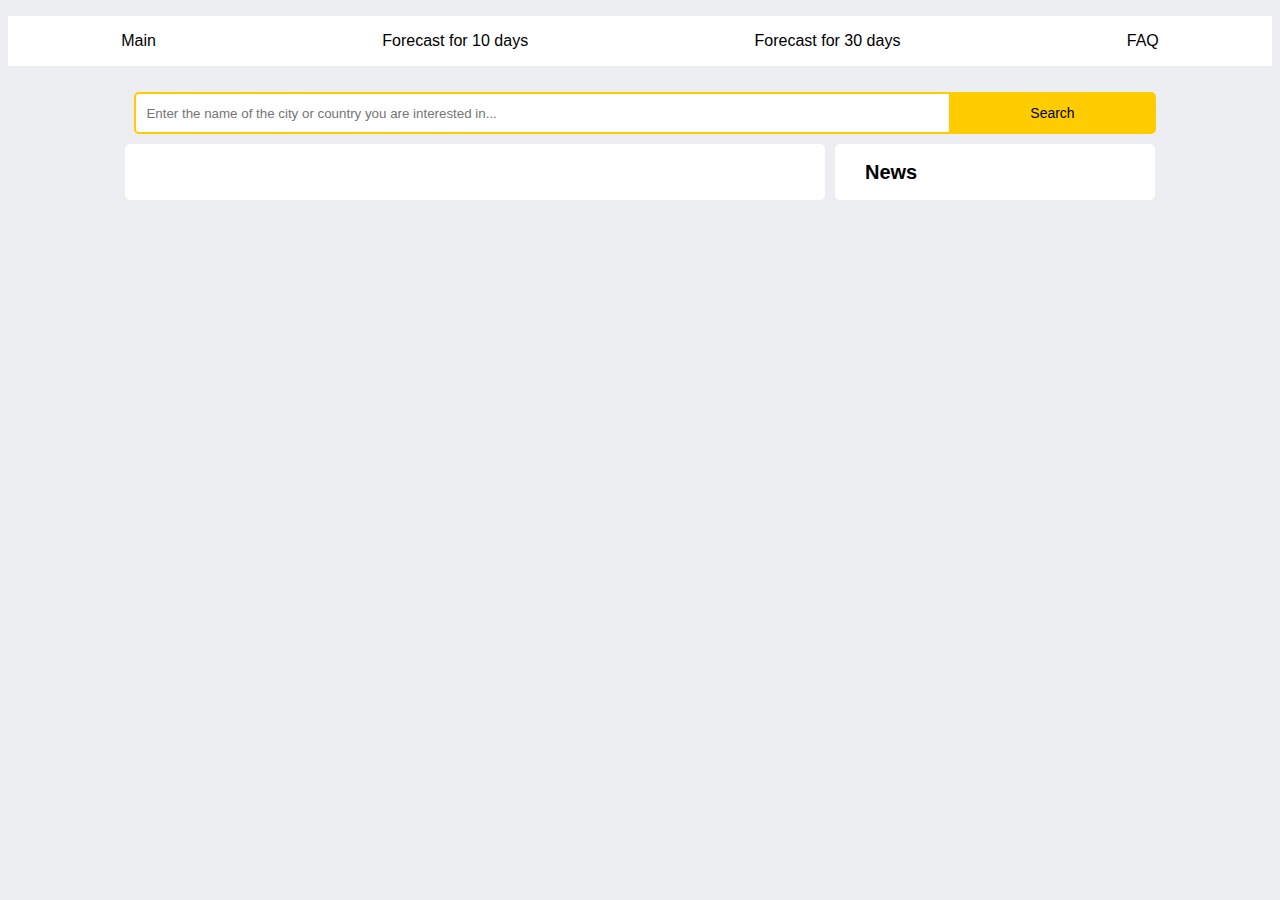
==== commit 0419de3a: "Updated top" ====
--- a/index.html
+++ b/index.html
@@ -17,9 +17,9 @@
 
 <div class="header">
     <ul>
-        <li class="header_selected"><a href="index.html">Главная</a></li>
-        <li><a href="forecast10days.html">Прогноз на 10 дней</a></li>
-        <li><a href="forecast30days.html">Прогноз на 30 дней</a></li>
+        <li class="header_selected"><a href="index.html">Main</a></li>
+        <li><a href="forecast10days.html">Forecast for 10 days</a></li>
+        <li><a href="forecast30days.html">Forecast for 30 days</a></li>
         <li><a href="faq.html">FAQ</a></li>
     </ul>
 </div>
@@ -29,7 +29,7 @@
         <div class="form">
             <form id = 'request_form' onsubmit="return false">
                 <input id="searchField" placeholder="Enter the name of the city or country you are interested in..." type="search">
-                <button id="btn" type="submit">Поиск</button>
+                <button id="btn" type="submit">Search</button>
             </form>
         </div>
     </div>
